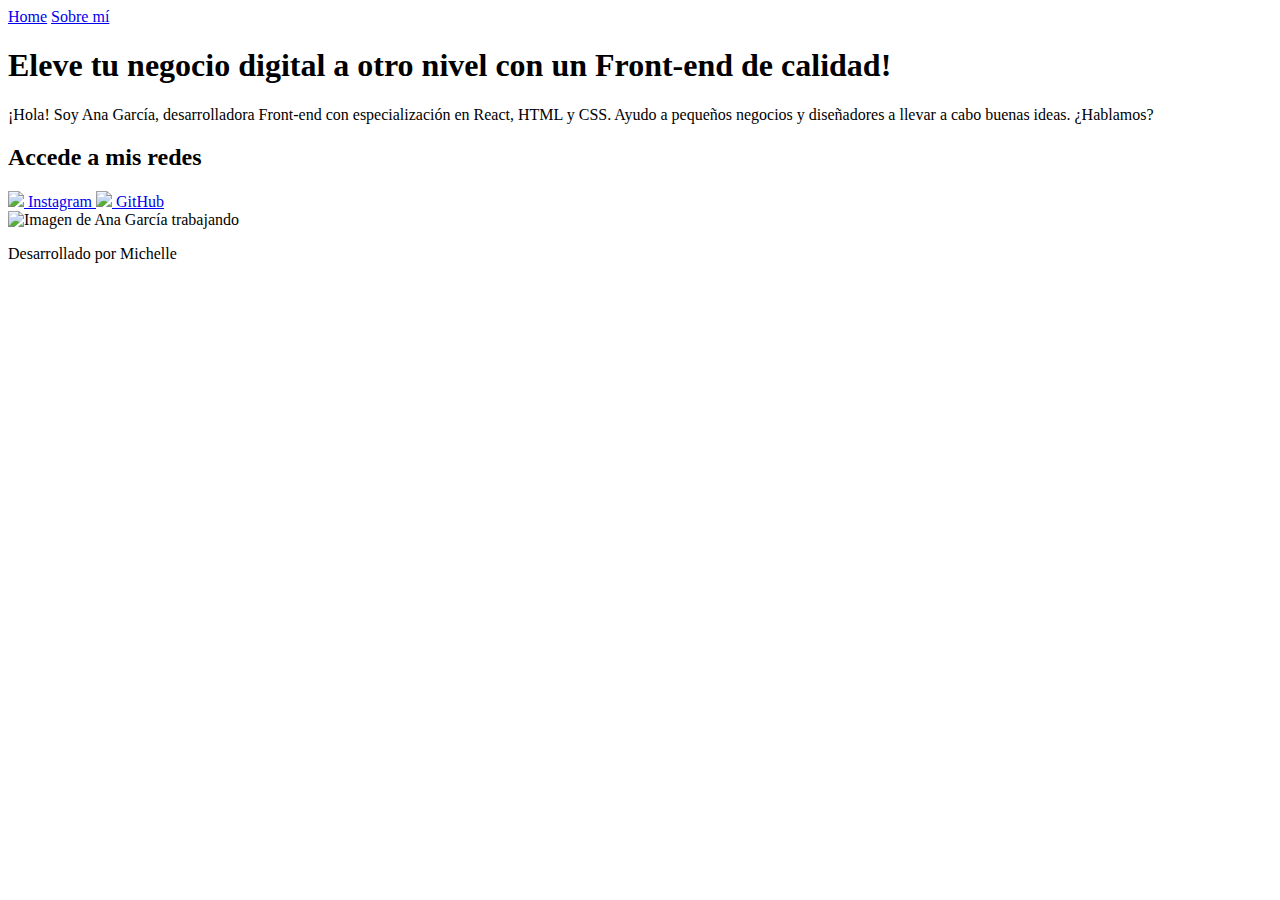
==== index.html @ 1551d907 "Portafolio tipo" ====
<!DOCTYPE html>
<html lang="es">
<head>
    <meta charset="UTF-8"> <!-- UTF-8 corresponde a los caracteres más utilizados en el mundo-->
    <meta name="viewport" content="width=device-width, initial-scale=1.0"> <!-- r/c vista de la pantalla -->
    <title>Portafolio</title>
    <link rel="stylesheet" href="./styles/style.css">
</head>
<body>
    <header class="header"> 
        <nav class="header__menu"> 
            <a class="header__menu__link" href="index.html">Home</a>
            <a class="header__menu__link" href="about.html">Sobre mí</a>
        </nav>
    </header>
    <main class="presentacion"> 
        <section class="presentacion__contenido">
            <h1 class="presentacion__contenido__titulo">
                Eleve tu negocio digital a otro nivel <strong class="titulo-destacar"> con un Front-end de calidad!
                </strong>
            </h1>
            <p class="presentacion__contenido__texto"> 
                ¡Hola! Soy Ana García, desarrolladora Front-end con especialización en React, HTML y CSS. 
                Ayudo a pequeños negocios y diseñadores a llevar a cabo buenas ideas. ¿Hablamos?
            </p>
            <div class="presentacion__enlaces"> 
                <h2 class="presentacion__enlaces__subtitulo">Accede a mis redes</h2>
                <a class="presentacion__enlaces__link" href = "https://www.instagram.com/">
                    <img src="./assets/instagram.png"> 
                    Instagram </a>
                <a class="presentacion__enlaces__link" href = "https://www.github.com/"> 
                    <img src="./assets/github.png">
                    GitHub</a>
            </div>
            
        </section>
        <img class="presentacion__imagen" src="./assets/Imagem.png" alt="Imagen de Ana García trabajando"> 
    </main>
    <footer class="footer"> 
        <p>
            Desarrollado por Michelle
        </p>
    </footer>
</body>
</html>
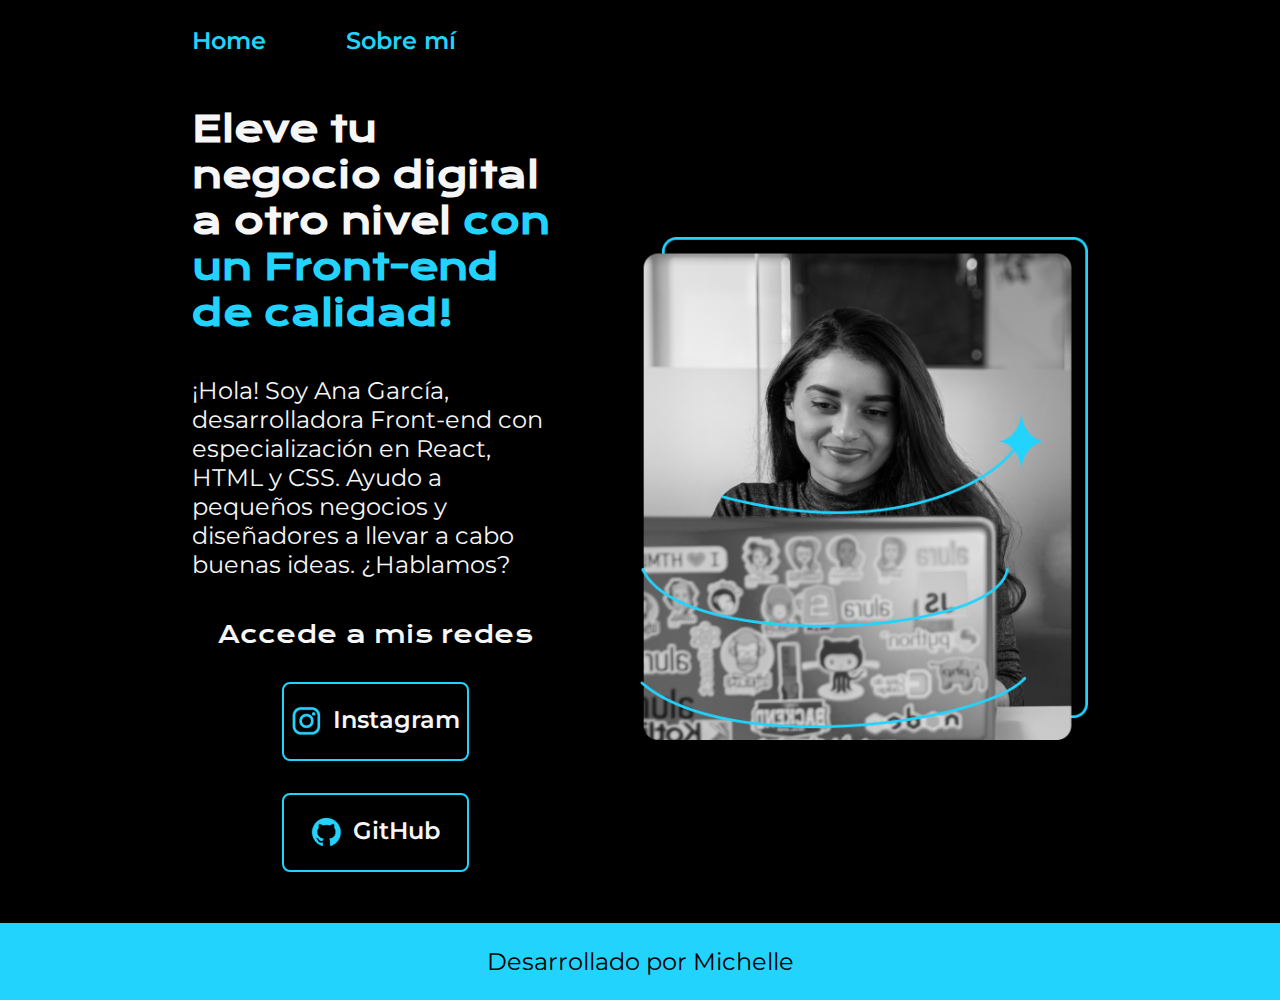
==== commit c57b9cf1: "Update index.html" ====
--- a/index.html
+++ b/index.html
@@ -4,7 +4,7 @@
     <meta charset="UTF-8"> <!-- UTF-8 corresponde a los caracteres más utilizados en el mundo-->
     <meta name="viewport" content="width=device-width, initial-scale=1.0"> <!-- r/c vista de la pantalla -->
     <title>Portafolio</title>
-    <link rel="stylesheet" href="./styles/style.css">
+    <link rel="stylesheet" href="style.css">
 </head>
 <body>
     <header class="header"> 
@@ -26,15 +26,15 @@
             <div class="presentacion__enlaces"> 
                 <h2 class="presentacion__enlaces__subtitulo">Accede a mis redes</h2>
                 <a class="presentacion__enlaces__link" href = "https://www.instagram.com/">
-                    <img src="./assets/instagram.png"> 
+                    <img src="instagram.png"> 
                     Instagram </a>
                 <a class="presentacion__enlaces__link" href = "https://www.github.com/"> 
-                    <img src="./assets/github.png">
+                    <img src="github.png">
                     GitHub</a>
             </div>
             
         </section>
-        <img class="presentacion__imagen" src="./assets/Imagem.png" alt="Imagen de Ana García trabajando"> 
+        <img class="presentacion__imagen" src="Imagem.png" alt="Imagen de Ana García trabajando"> 
     </main>
     <footer class="footer"> 
         <p>
@@ -42,4 +42,4 @@
         </p>
     </footer>
 </body>
-</html>+</html>
--- a/style.css
+++ b/style.css
@@ -0,0 +1,145 @@
+@import url('https://fonts.googleapis.com/css2?family=Krona+One&family=Montserrat:ital,wght@0,100..900;1,100..900&display=swap');
+
+:root {
+    --color-primario: #000000; 
+    --color-secundario: #f6f6f6;
+    --color-terciario: #22d4fd;
+    --color-hover: #272727; 
+
+    --fuente-montserrat: "Montserrat", serif;
+    --fuente-krona: "Krona One", serif;
+}
+
+* {
+    padding: 0;
+    margin: 0;
+}
+
+body {
+    background-color: var(--color-primario);
+    color: var(--color-secundario);
+    box-sizing: border-box;
+}
+
+.header {
+    padding: 2% 0% 0% 15%;
+}
+
+.header__menu {
+    display: flex;
+    gap: 80px;
+}
+
+.header__menu__link {
+    font-family: var(--fuente-montserrat);
+    font-size: 1.5rem;
+    font-weight: 600;
+    color: var(--color-terciario);
+    text-decoration: none;
+}
+
+.presentacion {
+    display: flex;
+    align-items: center;
+    padding: 4% 15%;
+    justify-content: space-between;
+    gap: 82px;
+}
+
+.presentacion__contenido {
+    width: 50%;
+    display: flex;
+    flex-direction: column;
+    gap: 40px;
+}
+
+.titulo-destacar {
+    color: var(--color-terciario);
+}
+
+.presentacion__contenido__titulo {
+    font-size: 2.25rem;
+    font-family: var(--fuente-krona);
+}
+
+.presentacion__contenido__texto {
+    font-family: var(--fuente-montserrat);
+    font-size: 1.5rem; /*1 rem = 16px*/
+}
+
+.presentacion__enlaces {
+    display: flex;
+    justify-content: space-between; /*sirve siempre y cuando los elementos estén horizontales*/
+    flex-direction: column;
+    align-items: center;
+    gap: 32px;
+}
+
+.presentacion__enlaces__link {
+    width: 50%;
+    text-align: center;
+    padding: 21.5px 0;
+    border-radius: 8px;
+    font-family: var(--fuente-montserrat);
+    font-size: 1.5rem;
+    font-weight: 600;
+    text-decoration: none;
+    color: var(--color-secundario);
+    border: 2px solid var(--color-terciario);
+    display: flex;
+    justify-content: center;
+    gap: 10px;
+}
+
+.presentacion__enlaces__link:hover{
+    background-color: var(--color-hover);
+}
+
+.presentacion__enlaces__subtitulo {
+    font-family: var(--fuente-krona);
+    font-size: 1.5rem;
+    font-weight: 400;
+}
+
+.presentacion__imagen {
+    width: 50%;
+}
+ 
+.footer {
+    background-color: var(--color-terciario);
+    padding: 24px;
+    color: var(--color-primario);
+    text-align: center;
+    font-family: var(--fuente-montserrat);
+    font-size: 1.5rem;
+    font-weight: 400;
+}
+
+@media (max-width: 1200px) {
+
+    .header {
+        padding: 10%;
+    }
+
+    .header__menu {
+        justify-content: center;
+    }
+
+    .presentacion {
+        flex-direction: column-reverse;
+        padding: 5%;
+    }
+
+    .presentacion__contenido {
+        width: auto;
+    }
+
+}
+/*
+Paleta de color elegida
+--midnight-green: #0b3948ff;
+--cool-gray: #818aa3ff;
+--misty-rose: #ffd7d5ff;
+--rose-red: #b33951ff;
+--licorice: #230903ff;
+*/